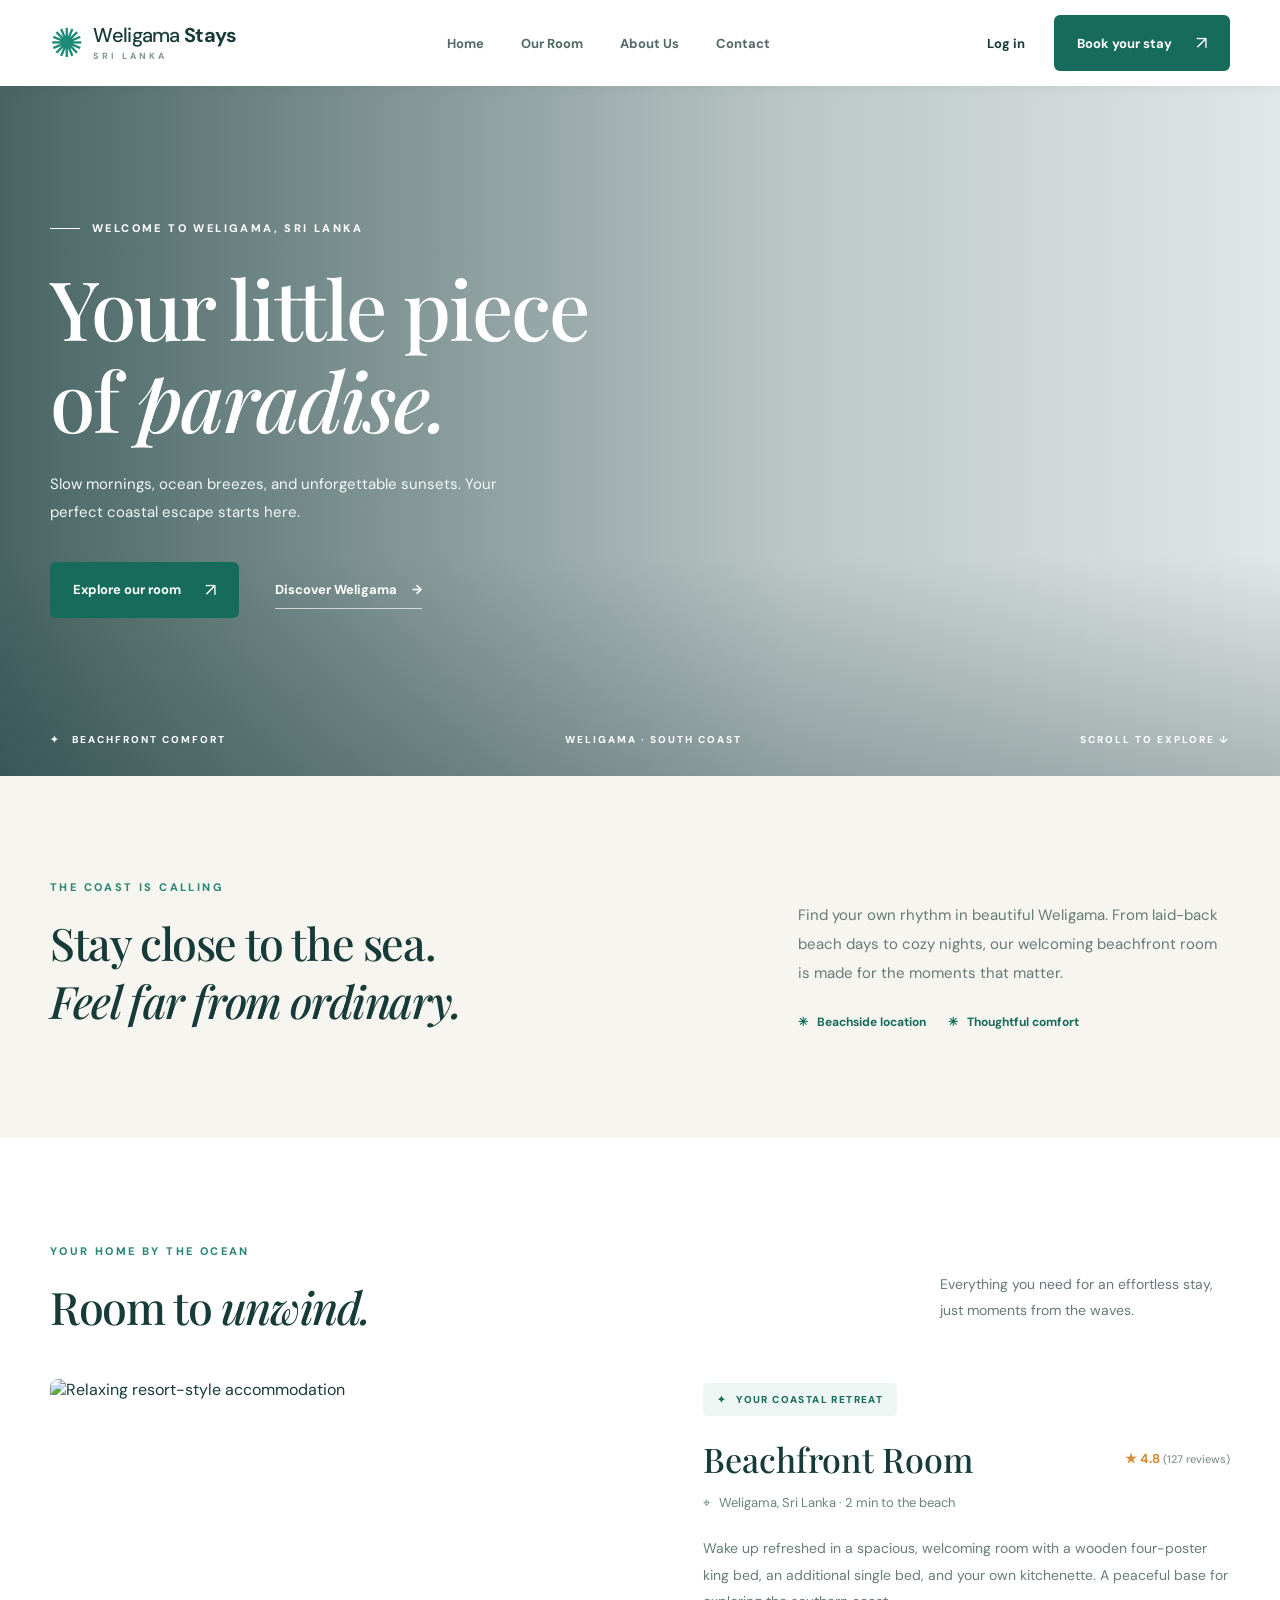
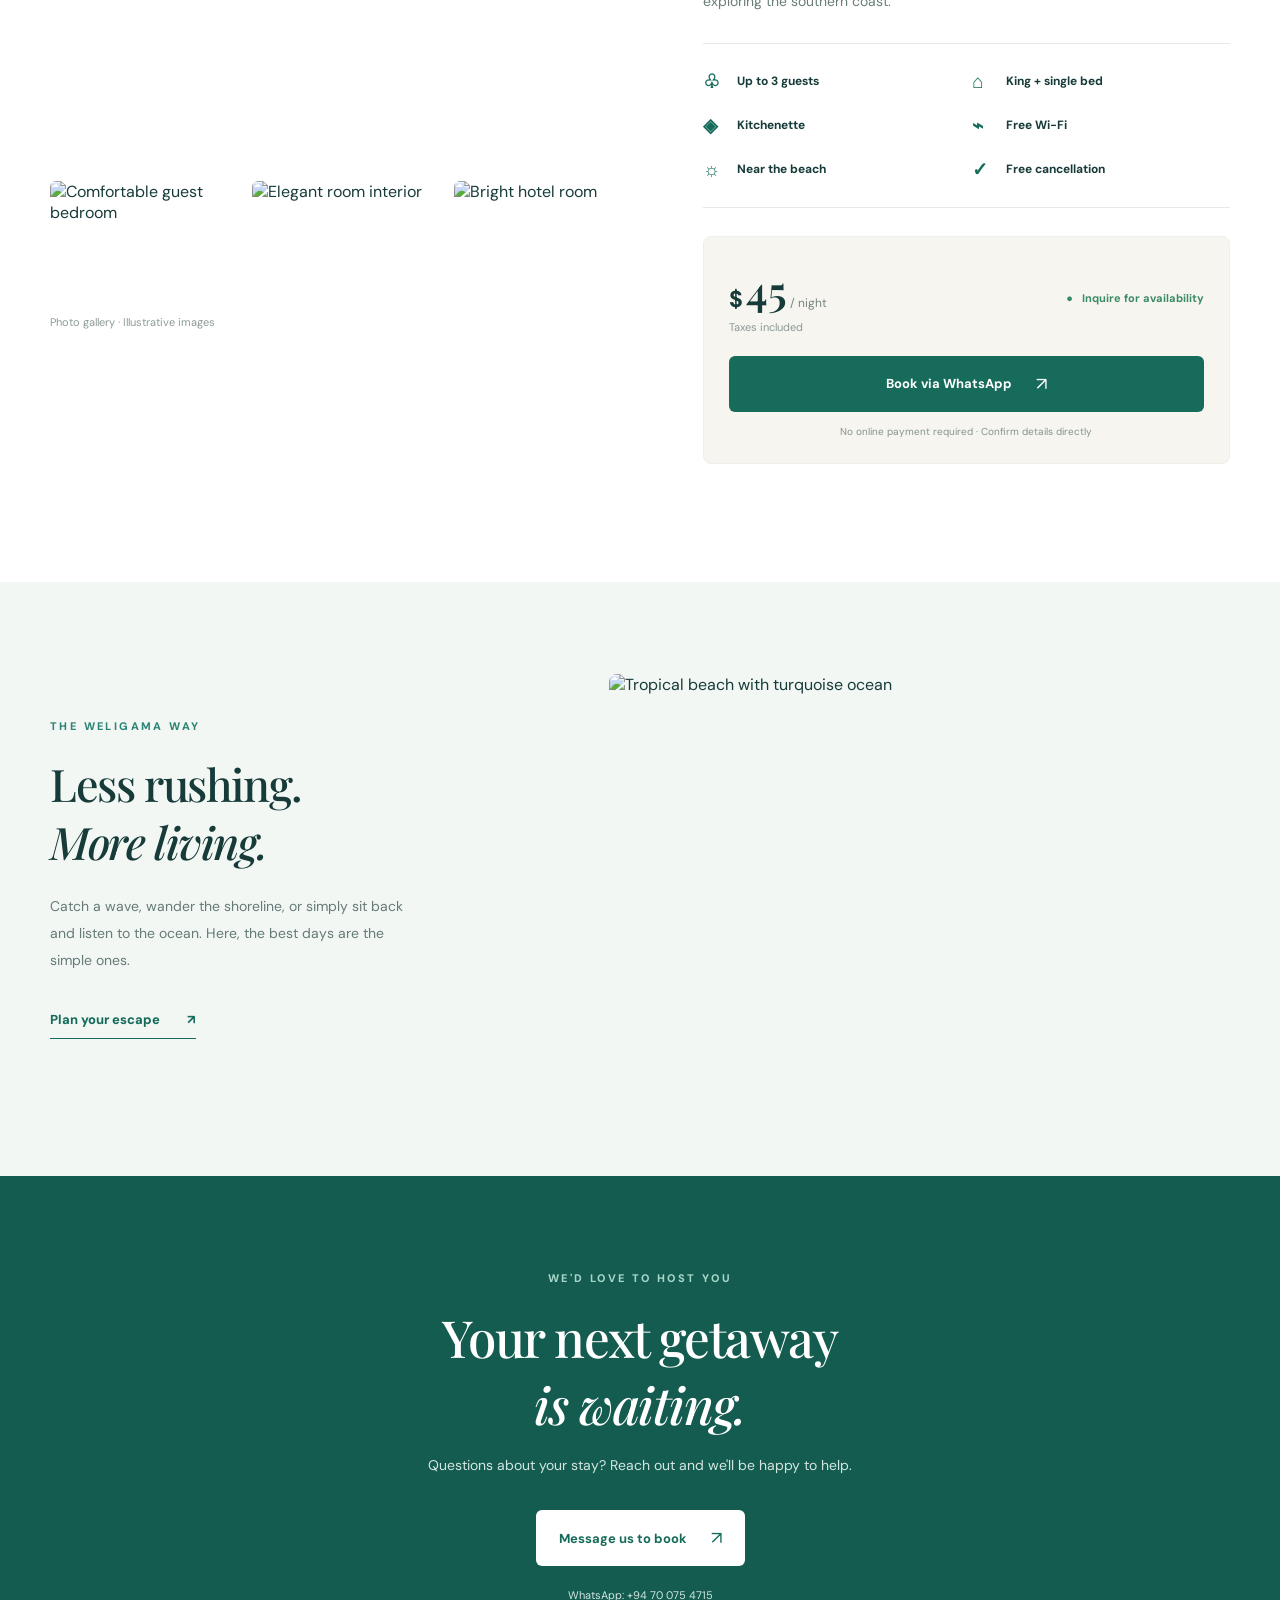
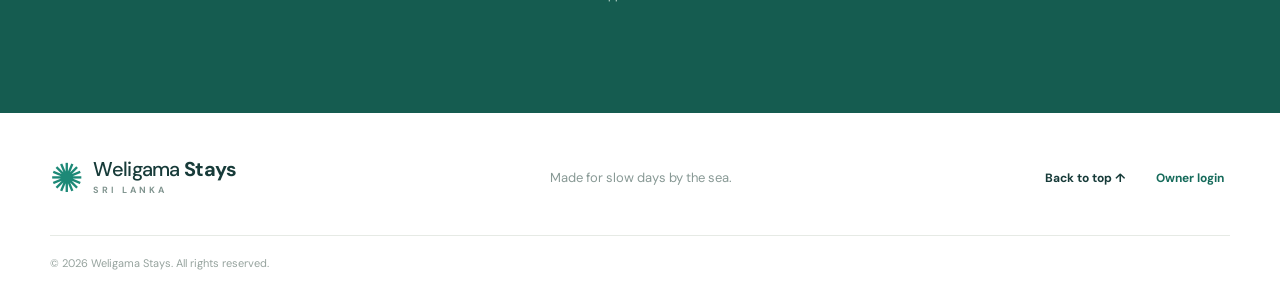
==== index.html @ 59cdd895 "Full screen change" ====
<!DOCTYPE html>
<html lang="en">
<head>
  <meta charset="UTF-8" />
  <meta name="viewport" content="width=device-width, initial-scale=1.0" />
  <meta name="description" content="Discover a relaxing beachfront stay in Weligama, Sri Lanka." />
  <title>Weligama Stays | Your Coastal Escape</title>
  <link rel="preconnect" href="https://fonts.googleapis.com" />
  <link rel="preconnect" href="https://fonts.gstatic.com" crossorigin />
  <link href="https://fonts.googleapis.com/css2?family=DM+Sans:wght@400;500;600;700&family=Playfair+Display:wght@500;600;700&display=swap" rel="stylesheet" />
  <link rel="stylesheet" href="style.css" />
  <script src="script.js" defer></script>
</head>
<body>
  <header class="site-header">
    <div class="container nav-wrap">
      <a class="brand" href="#home"><span class="brand-icon">✺</span><span>Weligama <strong>Stays</strong><small>SRI LANKA</small></span></a>
      <nav class="desktop-nav" aria-label="Main navigation"><a href="#home">Home</a><a href="#rooms">Our Room</a><a href="#about">About Us</a><a href="#contact">Contact</a></nav>
      <div class="nav-actions"><button class="text-button" type="button" data-open="customerModal">Log in</button><a class="button button-primary nav-book" href="#rooms">Book your stay <span>↗</span></a><button class="menu-toggle" id="menuToggle" aria-label="Toggle navigation" aria-expanded="false">☰</button></div>
    </div>
    <nav class="mobile-nav" id="mobileNav" aria-label="Mobile navigation"><a href="#home">Home</a><a href="#rooms">Our Room</a><a href="#about">About Us</a><a href="#contact">Contact</a></nav>
  </header>

  <main>
    <section class="hero" id="home">
      <div class="hero-overlay"></div>
      <div class="container hero-content"><div class="eyebrow hero-eyebrow"><span class="eyebrow-line"></span> WELCOME TO WELIGAMA, SRI LANKA</div><h1>Your little piece<br />of <em>paradise.</em></h1><p>Slow mornings, ocean breezes, and unforgettable sunsets. Your perfect coastal escape starts here.</p><div class="hero-actions"><a class="button button-primary" href="#rooms">Explore our room <span>↗</span></a><a class="hero-secondary" href="#about">Discover Weligama <span>→</span></a></div></div>
      <div class="hero-bottom container"><span>✦ &nbsp; BEACHFRONT COMFORT</span><span>WELIGAMA · SOUTH COAST</span><span>SCROLL TO EXPLORE ↓</span></div>
    </section>

    <section class="intro-section" id="about"><div class="container intro-grid"><div><div class="eyebrow">THE COAST IS CALLING</div><h2>Stay close to the sea.<br /><em>Feel far from ordinary.</em></h2></div><div class="intro-copy"><p>Find your own rhythm in beautiful Weligama. From laid-back beach days to cozy nights, our welcoming beachfront room is made for the moments that matter.</p><div class="intro-features"><span>✳ &nbsp; Beachside location</span><span>✳ &nbsp; Thoughtful comfort</span></div></div></div></section>

    <section class="room-section" id="rooms"><div class="container"><div class="section-top"><div><div class="eyebrow">YOUR HOME BY THE OCEAN</div><h2>Room to <em>unwind.</em></h2></div><p>Everything you need for an effortless stay, just moments from the waves.</p></div>
      <div class="room-layout"><div class="room-visuals"><img class="room-main-image" src="https://images.unsplash.com/photo-1571896349842-33c89424de2d?w=1400&auto=format&fit=crop&q=85" alt="Relaxing resort-style accommodation" /><div class="room-thumbs"><img src="https://images.unsplash.com/photo-1590490360182-c33d57733427?w=600&auto=format&fit=crop&q=85" alt="Comfortable guest bedroom" /><img src="https://images.unsplash.com/photo-1611892440504-42a792e24d32?w=600&auto=format&fit=crop&q=85" alt="Elegant room interior" /><img src="https://images.unsplash.com/photo-1582719478250-c89cae4dc85b?w=600&auto=format&fit=crop&q=85" alt="Bright hotel room" /></div><div class="image-note">Photo gallery · Illustrative images</div></div>
      <article class="room-info"><div class="room-tag">✦ &nbsp; YOUR COASTAL RETREAT</div><div class="room-heading"><h3>Beachfront Room</h3><span class="rating">★ 4.8 <small>(127 reviews)</small></span></div><p class="room-location">⌖ &nbsp; Weligama, Sri Lanka · 2 min to the beach</p><p class="room-description">Wake up refreshed in a spacious, welcoming room with a wooden four-poster king bed, an additional single bed, and your own kitchenette. A peaceful base for exploring the southern coast.</p><div class="amenities"><div><span>♧</span> Up to 3 guests</div><div><span>⌂</span> King + single bed</div><div><span>◈</span> Kitchenette</div><div><span>⌁</span> Free Wi-Fi</div><div><span>☼</span> Near the beach</div><div><span>✓</span> Free cancellation</div></div><div class="booking-panel"><div class="price-row"><div><div class="price"><span>$</span><strong id="roomPrice">45</strong><small> / night</small></div><p>Taxes included</p></div><div class="availability">● &nbsp; Inquire for availability</div></div><button class="button button-primary book-wide" type="button" data-open="customerModal">Book via WhatsApp <span>↗</span></button><p class="booking-note">No online payment required · Confirm details directly</p></div></article></div>
    </div></section>

    <section class="experience-section"><div class="container experience-grid"><div><div class="eyebrow">THE WELIGAMA WAY</div><h2>Less rushing.<br /><em>More living.</em></h2><p>Catch a wave, wander the shoreline, or simply sit back and listen to the ocean. Here, the best days are the simple ones.</p><a href="#contact" class="underlined-link">Plan your escape <span>↗</span></a></div><img src="https://images.unsplash.com/photo-1507525428034-b723cf961d3e?w=1100&auto=format&fit=crop&q=85" alt="Tropical beach with turquoise ocean" /></div></section>

    <section class="contact-section" id="contact"><div class="container contact-inner"><div class="eyebrow">WE'D LOVE TO HOST YOU</div><h2>Your next getaway<br /><em>is waiting.</em></h2><p>Questions about your stay? Reach out and we'll be happy to help.</p><button class="button button-light" type="button" data-open="customerModal">Message us to book <span>↗</span></button><p class="contact-small">WhatsApp: +94 70 075 4715</p></div></section>
  </main>

  <footer class="footer"><div class="container footer-inner"><a class="brand footer-brand" href="#home"><span class="brand-icon">✺</span><span>Weligama <strong>Stays</strong><small>SRI LANKA</small></span></a><p>Made for slow days by the sea.</p><div><a href="#home">Back to top ↑</a><button type="button" class="footer-admin" data-open="adminModal">Owner login</button></div></div><div class="container copyright">© 2026 Weligama Stays. All rights reserved.</div></footer>

  <div class="modal" id="customerModal" role="dialog" aria-modal="true" aria-labelledby="customerTitle" aria-hidden="true"><div class="modal-box"><button class="modal-close" type="button" data-close="customerModal" aria-label="Close dialog">×</button><div class="modal-icon">✺</div><h3 id="customerTitle">Let's plan your stay.</h3><p>Enter your WhatsApp number to continue to our booking chat.</p><form id="customerForm"><label for="custPhone">WhatsApp number</label><input id="custPhone" type="tel" inputmode="tel" autocomplete="tel" placeholder="e.g. 0771234567" required /><p class="form-error" id="phoneError" role="alert"></p><button class="button button-primary book-wide" type="submit">Continue to WhatsApp ↗</button></form><p class="modal-footnote">We'll open WhatsApp so you can confirm your dates directly.</p></div></div>
  <div class="modal" id="adminModal" role="dialog" aria-modal="true" aria-labelledby="adminTitle" aria-hidden="true"><div class="modal-box"><button class="modal-close" type="button" data-close="adminModal" aria-label="Close dialog">×</button><div class="modal-icon">⌘</div><h3 id="adminTitle">Owner sign in</h3><p>Access the demo dashboard for your property.</p><form id="adminForm"><label for="adminEmail">Email address</label><input id="adminEmail" type="email" placeholder="admin@weligama.lk" required /><label for="adminPass">Password</label><input id="adminPass" type="password" placeholder="Enter password" required /><p class="form-error" id="adminError" role="alert"></p><button class="button button-primary book-wide" type="submit">Sign in →</button></form><p class="modal-footnote">Demo only: admin@weligama.lk / 12345</p></div></div>

  <section class="dashboard hidden" id="adminDash" aria-label="Demo owner dashboard"><div class="container"><div class="dashboard-heading"><div><div class="eyebrow">PROPERTY OVERVIEW</div><h2>Welcome back, Owner 👋</h2><p>Demo dashboard · Sample booking figures</p></div><button class="button button-outline" type="button" id="logoutBtn">Log out</button></div><div class="stats"><div class="stat"><span>Today's bookings</span><strong>2</strong><small>Sample data</small></div><div class="stat"><span>Today's income</span><strong>$90</strong><small>Sample data</small></div><div class="stat"><span>Room status</span><strong>Available</strong><small>Beachfront Room</small></div></div><div class="price-editor"><div><h3>Room pricing</h3><p>Change the displayed nightly rate in this browser session.</p></div><form id="priceForm"><label for="newPrice">Price per night (USD)</label><div class="price-controls"><input id="newPrice" type="number" min="1" step="0.01" value="45" required /><button class="button button-primary" type="submit">Update price</button></div><p id="priceMessage" class="success-message" role="status"></p></form></div></div></section>
</body>
</html>
---- style.css ----
:root{--ink:#173b39;--muted:#667a77;--green:#166b5b;--green-dark:#104e43;--sand:#f7f5ef;--line:#e6eae5;--white:#fff;--serif:'Playfair Display',Georgia,serif;--sans:'DM Sans',Arial,sans-serif}*{box-sizing:border-box}html{scroll-behavior:smooth}body{margin:0;font-family:var(--sans);color:var(--ink);background:#fff}button,input{font:inherit}button{cursor:pointer}a{text-decoration:none;color:inherit}img{display:block;width:100%;object-fit:cover}.container{width:min(1180px,calc(100% - 72px));margin:auto}.site-header{background:#fff;position:sticky;top:0;z-index:30;box-shadow:0 1px 12px #163e3510}.nav-wrap{height:86px;display:flex;align-items:center;justify-content:space-between;gap:24px}.brand{display:flex;align-items:center;gap:10px;font-size:20px;font-weight:500;letter-spacing:-.7px;line-height:1.05;white-space:nowrap}.brand strong{font-weight:700}.brand small{display:block;font-size:9px;letter-spacing:3px;margin-top:6px;font-weight:700;color:#80948f}.brand-icon{color:#1d8977;font-size:40px;line-height:1}.desktop-nav{display:flex;gap:37px;font-size:13px;font-weight:700;color:#536964}.desktop-nav a:hover,.text-button:hover{color:#13947b}.nav-actions{display:flex;align-items:center;gap:23px}.text-button{border:0;background:none;color:var(--ink);font-weight:700;font-size:13px}.button{display:inline-flex;align-items:center;justify-content:center;gap:24px;border:0;border-radius:6px;padding:16px 23px;font-weight:700;font-size:13px;transition:transform .2s,background .2s}.button:hover{transform:translateY(-2px)}.button-primary{background:var(--green);color:#fff}.button-primary:hover{background:var(--green-dark)}.button span{font-size:18px;font-weight:400}.menu-toggle,.mobile-nav{display:none}.hero{height:min(690px,72vw);min-height:570px;position:relative;background:url('https://images.unsplash.com/photo-1507525428034-b723cf961d3e?w=2000&auto=format&fit=crop&q=90') center 51%/cover}.hero-overlay{position:absolute;inset:0;background:linear-gradient(90deg,rgba(10,49,48,.75),rgba(13,53,53,.28) 62%,rgba(13,53,53,.12)),linear-gradient(0deg,rgba(6,35,36,.25),transparent 32%)}.hero-content{position:relative;z-index:1;color:#fff;padding-top:135px}.eyebrow{font-size:11px;letter-spacing:2.4px;font-weight:800;color:#2c8576}.hero-eyebrow{color:#fff;display:flex;align-items:center;gap:12px}.eyebrow-line{width:30px;height:1px;background:#fff}.hero h1{font-family:var(--serif);font-weight:500;font-size:clamp(64px,6.4vw,96px);line-height:1.12;letter-spacing:-2px;margin:27px 0 24px}.hero h1 em,h2 em{font-weight:500}.hero-content>p{max-width:465px;line-height:1.9;font-size:15px;color:#f2f8f6}.hero-actions{display:flex;align-items:center;gap:36px;margin-top:35px}.hero-secondary{font-size:13px;font-weight:700;border-bottom:1px solid #ffffffa8;padding:10px 0}.hero-secondary span{margin-left:12px}.hero-bottom{position:absolute;bottom:30px;left:50%;transform:translateX(-50%);display:flex;justify-content:space-between;color:#fff;font-size:10px;font-weight:800;letter-spacing:2px}.intro-section{padding:104px 0 108px;background:var(--sand)}.intro-grid{display:grid;grid-template-columns:1.2fr .8fr;gap:100px;align-items:end}h2{font:500 clamp(37px,3.5vw,54px)/1.3 var(--serif);letter-spacing:-1.4px;margin:20px 0 0}.intro-copy p{font-size:15px;line-height:1.95;color:var(--muted);margin:0 0 26px}.intro-features{display:flex;gap:22px;font-size:12px;font-weight:700;color:var(--green)}.room-section{padding:106px 0 118px}.section-top{display:flex;justify-content:space-between;align-items:end;margin-bottom:42px}.section-top p{max-width:290px;color:var(--muted);font-size:14px;line-height:1.8}.room-layout{display:grid;grid-template-columns:1.06fr .94fr;gap:58px}.room-main-image{height:390px;border-radius:8px}.room-thumbs{display:grid;grid-template-columns:repeat(3,1fr);gap:12px;margin-top:12px}.room-thumbs img{height:122px;border-radius:6px}.image-note{font-size:11px;color:#8c9b98;margin-top:12px}.room-info{padding-top:4px}.room-tag{display:inline-block;color:var(--green);background:#edf6f2;padding:10px 14px;font-size:10px;letter-spacing:1.4px;font-weight:800;border-radius:4px}.room-heading{display:flex;align-items:center;justify-content:space-between;gap:10px;margin-top:22px}.room-heading h3{font:500 34px/1.25 var(--serif);margin:0}.rating{font-size:13px;color:#d38e37;white-space:nowrap;font-weight:800}.rating small{font-size:11px;font-weight:500;color:#87958e}.room-location{font-size:13px;color:#69847d;margin:14px 0 24px}.room-description{color:#687d78;font-size:14px;line-height:1.9;margin-bottom:28px}.amenities{display:grid;grid-template-columns:1fr 1fr;gap:19px 12px;border-top:1px solid var(--line);border-bottom:1px solid var(--line);padding:25px 0;font-size:12px;font-weight:700}.amenities span{font-size:19px;color:var(--green);display:inline-block;width:31px;vertical-align:middle}.booking-panel{background:var(--sand);border:1px solid #eeefe9;padding:25px;margin-top:28px;border-radius:8px}.price-row{display:flex;align-items:center;justify-content:space-between;gap:10px}.price{display:flex;align-items:baseline;gap:3px}.price span{font-size:23px;font-weight:700}.price strong{font:600 42px var(--serif)}.price small{font-size:12px;color:#76847f}.price-row p{font-size:11px;color:#899a95;margin:2px 0 0}.availability{font-size:11px;color:#398b64;font-weight:700}.book-wide{width:100%;margin-top:22px}.booking-note{text-align:center;color:#83938e;font-size:10px;margin:13px 0 0}.experience-section{background:#f2f7f4;padding:92px 0}.experience-grid{display:grid;grid-template-columns:.85fr 1.15fr;gap:100px;align-items:center}.experience-grid h2{margin:22px 0}.experience-grid p{color:var(--muted);line-height:1.9;font-size:14px;max-width:360px}.experience-grid img{height:410px;border-radius:8px}.underlined-link{display:inline-block;margin-top:24px;border-bottom:1px solid var(--green);padding-bottom:10px;color:var(--green);font-size:13px;font-weight:800}.underlined-link span{margin-left:24px}.contact-section{background:#155c50;color:#fff;text-align:center;padding:95px 0 100px}.contact-section .eyebrow{color:#a6d7c9}.contact-section h2{font-size:clamp(42px,4vw,62px);margin:19px 0}.contact-section p{color:#d2e7e0;font-size:14px}.button-light{background:#fff;color:var(--green);margin-top:22px}.contact-small{font-size:11px!important;margin-top:22px}.footer{background:#fff;padding:43px 0 20px}.footer-inner{display:flex;justify-content:space-between;align-items:center;gap:20px}.footer-inner>p{color:#889995;font-size:13px}.footer-inner>div{display:flex;gap:24px;align-items:center;font-size:12px;font-weight:700}.footer-admin{border:0;background:none;color:var(--green);font-weight:700}.copyright{border-top:1px solid var(--line);margin-top:36px;padding-top:20px;font-size:11px;color:#96a39e}.modal{display:none;position:fixed;inset:0;background:#0d2528b8;z-index:100;align-items:center;justify-content:center;padding:20px}.modal.is-open{display:flex}.modal-box{width:min(100%,430px);position:relative;background:#fff;border-radius:14px;padding:38px;box-shadow:0 25px 90px #0b242c40}.modal-close{position:absolute;top:14px;right:18px;border:0;background:none;font-size:30px;color:#758681}.modal-icon{font-size:34px;color:var(--green)}.modal-box h3{font:500 30px var(--serif);margin:15px 0 10px}.modal-box>p{font-size:13px;color:var(--muted);line-height:1.7}.modal-box label,.price-editor label{display:block;font-size:12px;font-weight:700;margin:18px 0 8px}.modal-box input,.price-editor input{width:100%;border:1px solid #d9e3df;border-radius:6px;padding:13px 14px;outline:none}.modal-box input:focus,.price-editor input:focus{border-color:var(--green);box-shadow:0 0 0 3px #166b5b1c}.modal-footnote{font-size:11px!important;text-align:center;margin-top:18px}.form-error{color:#bd3030;font-size:12px;min-height:14px}.dashboard{background:#f4f8f5;padding:65px 0}.hidden{display:none!important}.dashboard-heading{display:flex;justify-content:space-between;align-items:center}.dashboard-heading h2{font-size:36px}.dashboard-heading p,.price-editor p{font-size:13px;color:var(--muted)}.button-outline{background:#fff;color:var(--green);border:1px solid var(--green)}.stats{display:grid;grid-template-columns:repeat(3,1fr);gap:18px;margin:30px 0}.stat,.price-editor{background:#fff;border:1px solid var(--line);padding:27px;border-radius:10px}.stat span,.stat small{display:block;color:var(--muted);font-size:12px}.stat strong{display:block;font-size:30px;margin:12px 0}.price-editor{display:flex;justify-content:space-between;align-items:center;gap:35px}.price-editor h3{margin:0;font:500 27px var(--serif)}.price-editor form{width:min(100%,400px)}.price-controls{display:flex;gap:10px}.price-controls input{min-width:0}.price-controls button{white-space:nowrap}.success-message{color:#15815e!important;min-height:14px}@media(max-width:1050px){.desktop-nav{gap:20px}.room-layout{gap:30px}.intro-grid,.experience-grid{gap:45px}.room-heading{display:block}.rating{display:block;margin-top:12px}}@media(max-width:760px){.container{width:min(100% - 36px,580px)}.nav-wrap{height:72px}.brand{font-size:17px}.brand-icon{font-size:32px}.desktop-nav,.nav-book{display:none}.menu-toggle{display:block;border:0;background:none;font-size:25px;color:var(--ink)}.mobile-nav.is-open{display:flex;flex-direction:column;gap:16px;padding:18px 25px 25px;border-top:1px solid var(--line);font-size:14px;font-weight:700}.hero{min-height:610px;height:75vh}.hero-content{padding-top:120px}.hero h1{font-size:clamp(52px,10vw,75px)}.hero-bottom span:nth-child(2){display:none}.hero-bottom{font-size:9px}.intro-section,.room-section{padding:70px 0}.intro-grid,.room-layout,.experience-grid{grid-template-columns:1fr;gap:28px}.section-top{display:block}.section-top p{max-width:100%}.room-main-image{height:320px}.room-thumbs img{height:95px}.room-heading{display:flex}.experience-section{padding:65px 0}.experience-grid img{height:290px}.footer-inner{align-items:flex-start;flex-direction:column}.price-editor{display:block}.stats{grid-template-columns:1fr}.dashboard-heading{align-items:start;gap:15px}.dashboard-heading h2{font-size:28px}}@media(max-width:440px){.nav-actions{gap:12px}.hero-actions{align-items:flex-start;flex-direction:column;gap:14px}.hero-content{padding-top:105px}.room-heading{display:block}.intro-features{flex-direction:column;gap:12px}.price-row{align-items:flex-start;flex-direction:column}.modal-box{padding:28px 22px}.price-controls{flex-direction:column}}
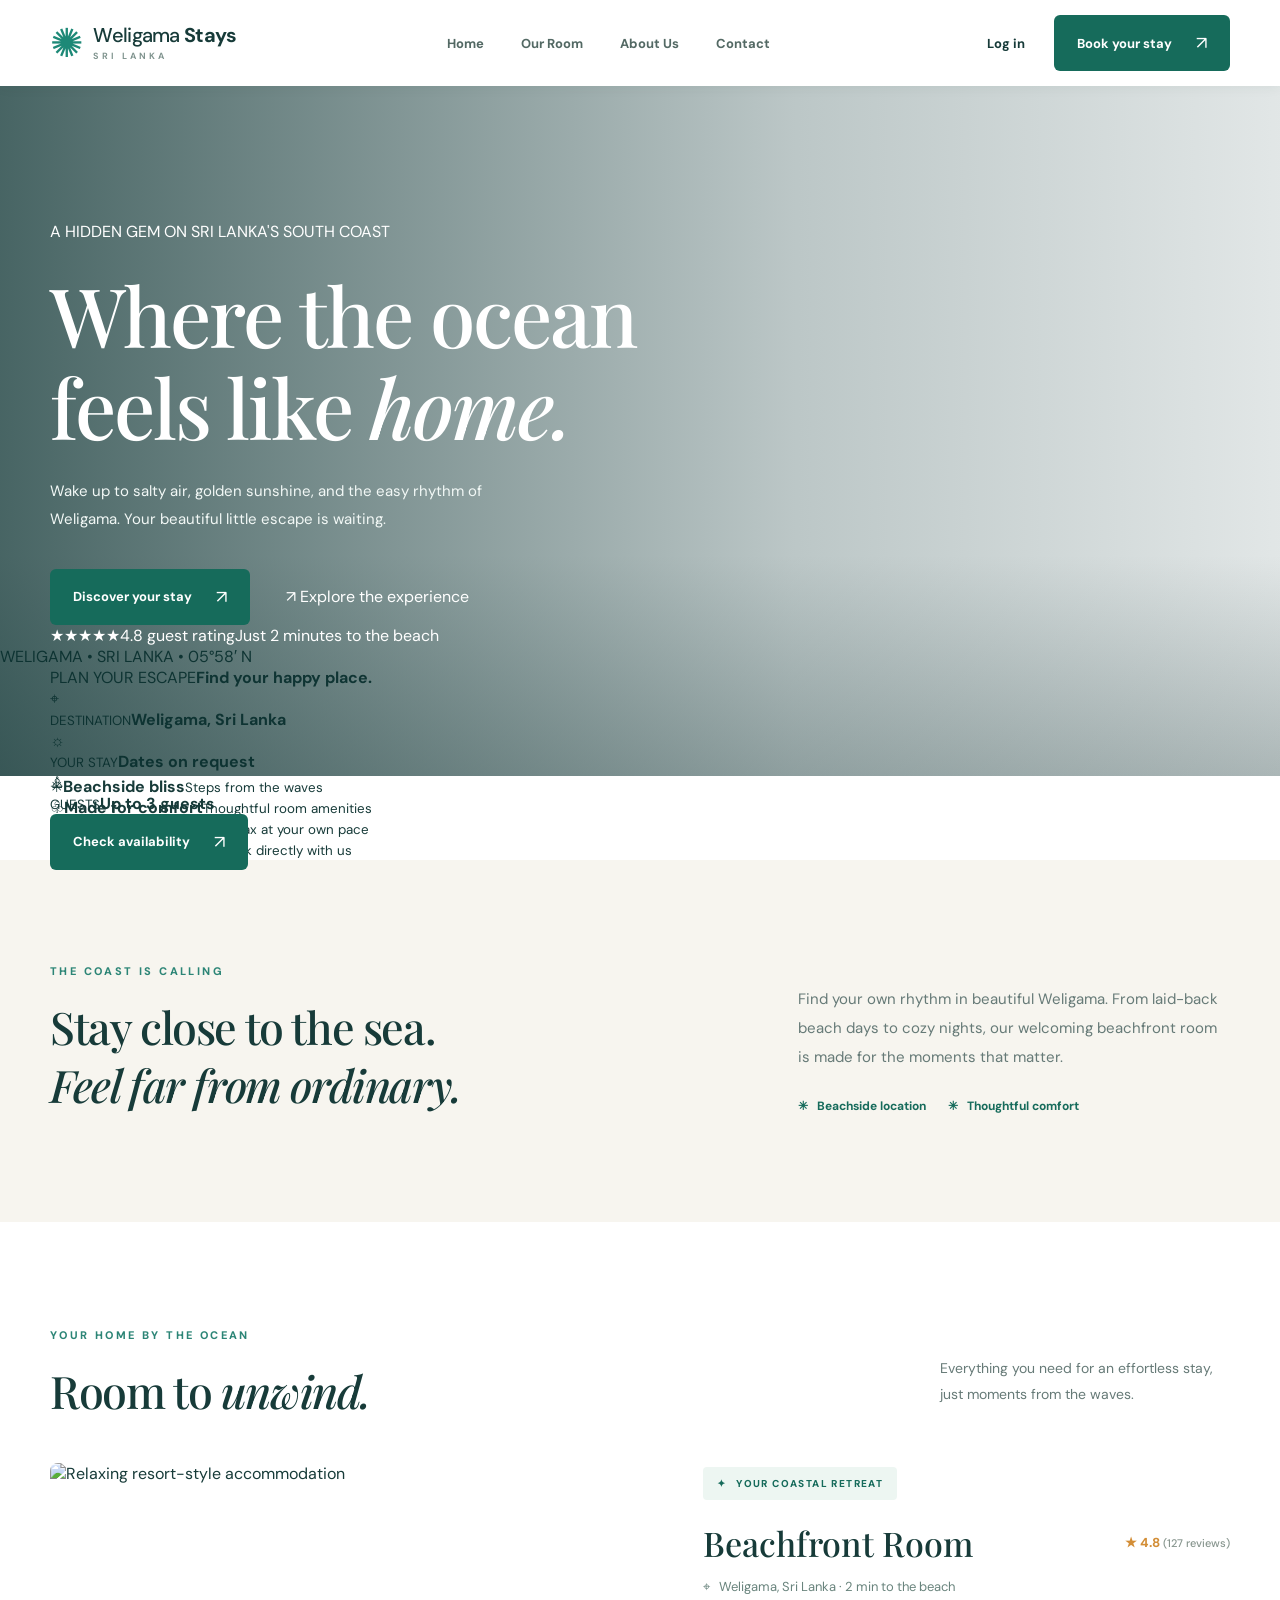
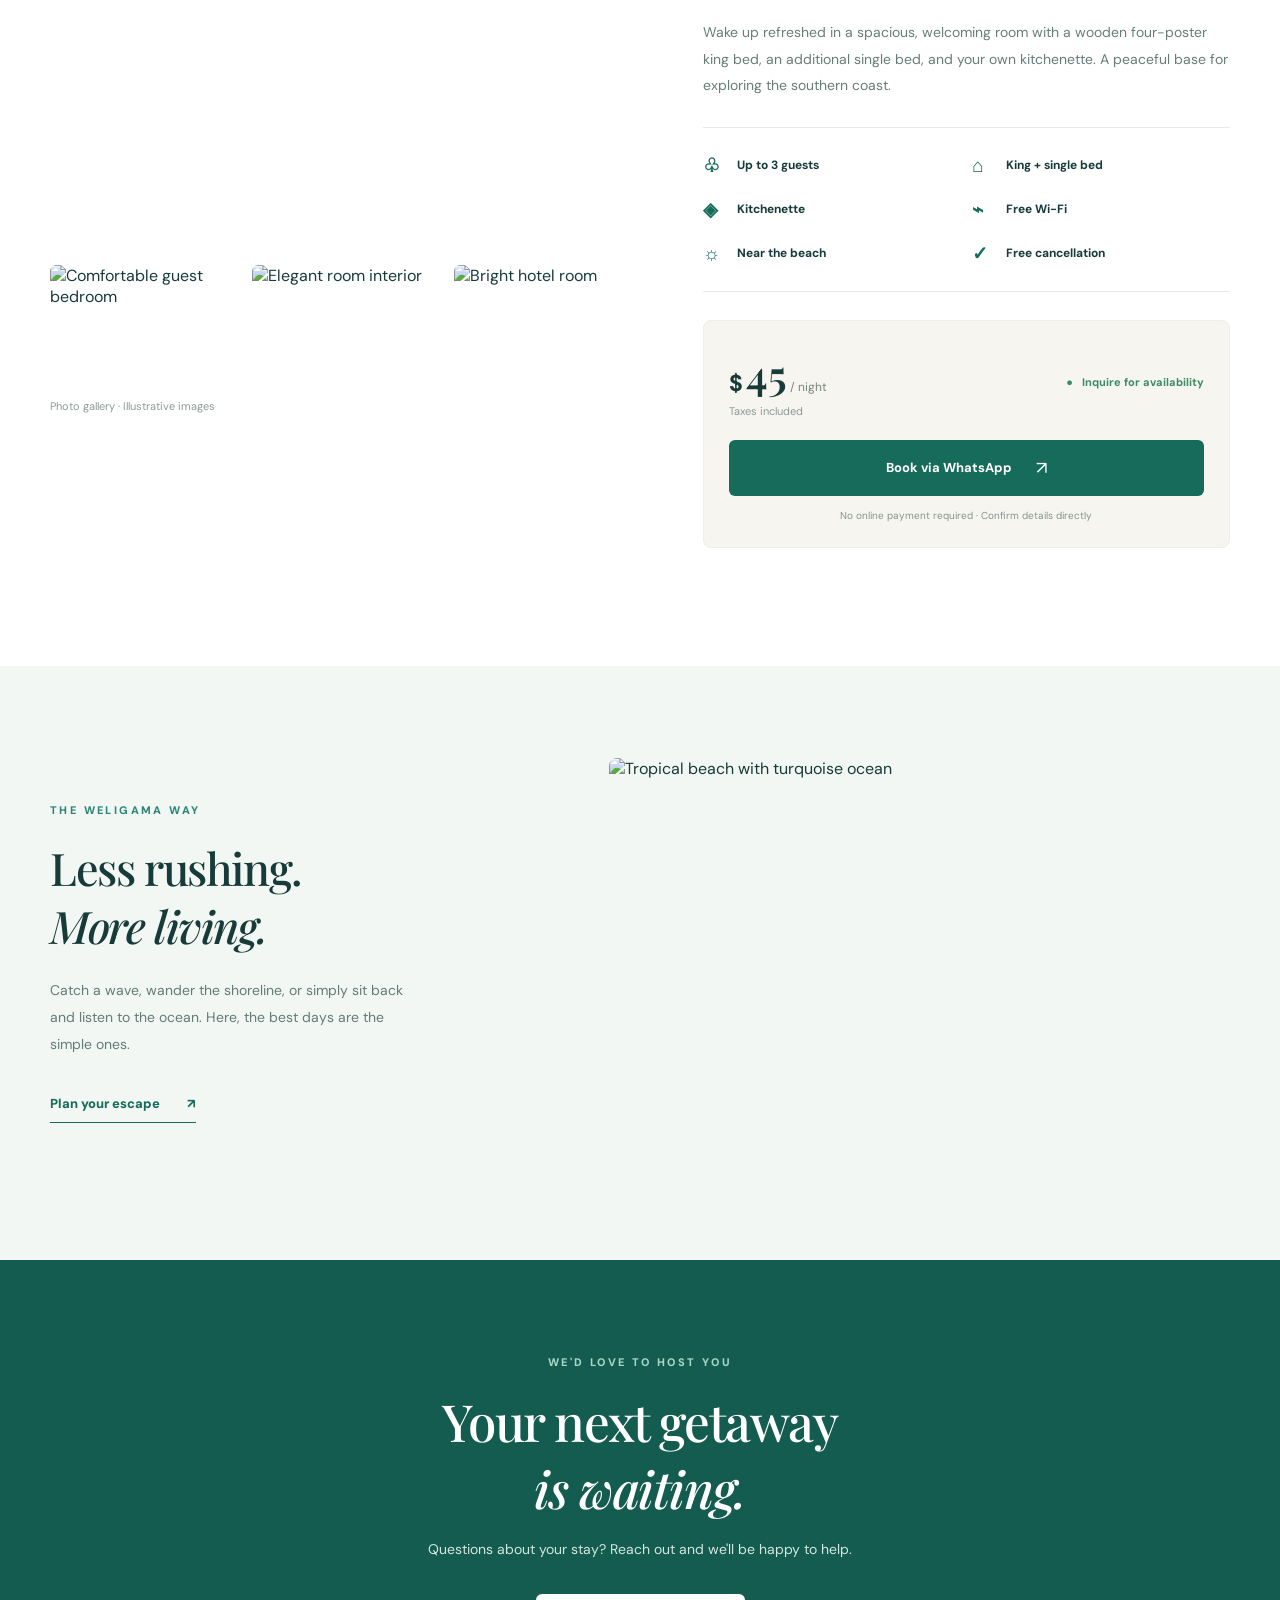
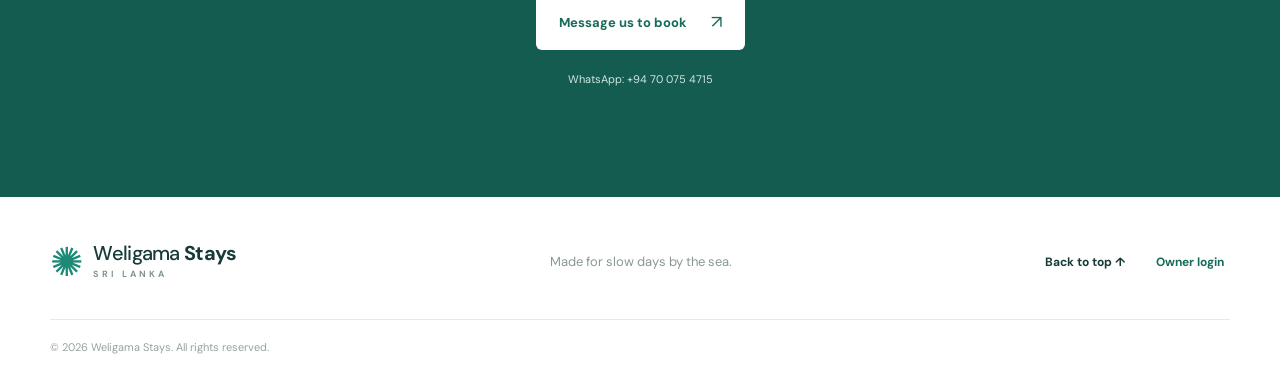
==== commit ee417e37: "Update" ====
--- a/index.html
+++ b/index.html
@@ -22,12 +22,25 @@
   </header>
 
   <main>
-    <section class="hero" id="home">
+    <section class="hero hero-refresh" id="home">
       <div class="hero-overlay"></div>
-      <div class="container hero-content"><div class="eyebrow hero-eyebrow"><span class="eyebrow-line"></span> WELCOME TO WELIGAMA, SRI LANKA</div><h1>Your little piece<br />of <em>paradise.</em></h1><p>Slow mornings, ocean breezes, and unforgettable sunsets. Your perfect coastal escape starts here.</p><div class="hero-actions"><a class="button button-primary" href="#rooms">Explore our room <span>↗</span></a><a class="hero-secondary" href="#about">Discover Weligama <span>→</span></a></div></div>
-      <div class="hero-bottom container"><span>✦ &nbsp; BEACHFRONT COMFORT</span><span>WELIGAMA · SOUTH COAST</span><span>SCROLL TO EXPLORE ↓</span></div>
+      <div class="container hero-content">
+        <div class="hero-kicker"><span class="kicker-dot"></span> A HIDDEN GEM ON SRI LANKA'S SOUTH COAST</div>
+        <h1>Where the ocean<br />feels like <em>home.</em></h1>
+        <p>Wake up to salty air, golden sunshine, and the easy rhythm of Weligama. Your beautiful little escape is waiting.</p>
+        <div class="hero-actions"><a class="button button-primary hero-cta" href="#rooms">Discover your stay <span>↗</span></a><a class="hero-video-link" href="#about"><span class="play-circle">↗</span> Explore the experience</a></div>
+        <div class="hero-proof"><span class="proof-stars">★★★★★</span><span>4.8 guest rating</span><i></i><span>Just 2 minutes to the beach</span></div>
+      </div>
+      <div class="hero-side-label">WELIGAMA • SRI LANKA • 05°58′ N</div>
+      <div class="container hero-booking-wrap"><div class="hero-booking-bar">
+        <div class="booking-bar-intro"><span>PLAN YOUR ESCAPE</span><strong>Find your happy place.</strong></div>
+        <div class="booking-bar-field"><span class="booking-field-icon">⌖</span><div><small>DESTINATION</small><strong>Weligama, Sri Lanka</strong></div></div>
+        <div class="booking-bar-field"><span class="booking-field-icon">☼</span><div><small>YOUR STAY</small><strong>Dates on request</strong></div></div>
+        <div class="booking-bar-field"><span class="booking-field-icon">♙</span><div><small>GUESTS</small><strong>Up to 3 guests</strong></div></div>
+        <button class="button button-primary booking-bar-button" type="button" data-open="customerModal">Check availability <span>↗</span></button>
+      </div></div>
     </section>
-
+    <section class="highlights-strip"><div class="container highlights-inner"><div><span class="highlight-icon">✳</span><span><strong>Beachside bliss</strong><small>Steps from the waves</small></span></div><div><span class="highlight-icon">♧</span><span><strong>Made for comfort</strong><small>Thoughtful room amenities</small></span></div><div><span class="highlight-icon">☼</span><span><strong>Easy, slow mornings</strong><small>Relax at your own pace</small></span></div><div><span class="highlight-icon">♡</span><span><strong>Personal hospitality</strong><small>Book directly with us</small></span></div></div></section>
     <section class="intro-section" id="about"><div class="container intro-grid"><div><div class="eyebrow">THE COAST IS CALLING</div><h2>Stay close to the sea.<br /><em>Feel far from ordinary.</em></h2></div><div class="intro-copy"><p>Find your own rhythm in beautiful Weligama. From laid-back beach days to cozy nights, our welcoming beachfront room is made for the moments that matter.</p><div class="intro-features"><span>✳ &nbsp; Beachside location</span><span>✳ &nbsp; Thoughtful comfort</span></div></div></div></section>
 
     <section class="room-section" id="rooms"><div class="container"><div class="section-top"><div><div class="eyebrow">YOUR HOME BY THE OCEAN</div><h2>Room to <em>unwind.</em></h2></div><p>Everything you need for an effortless stay, just moments from the waves.</p></div>
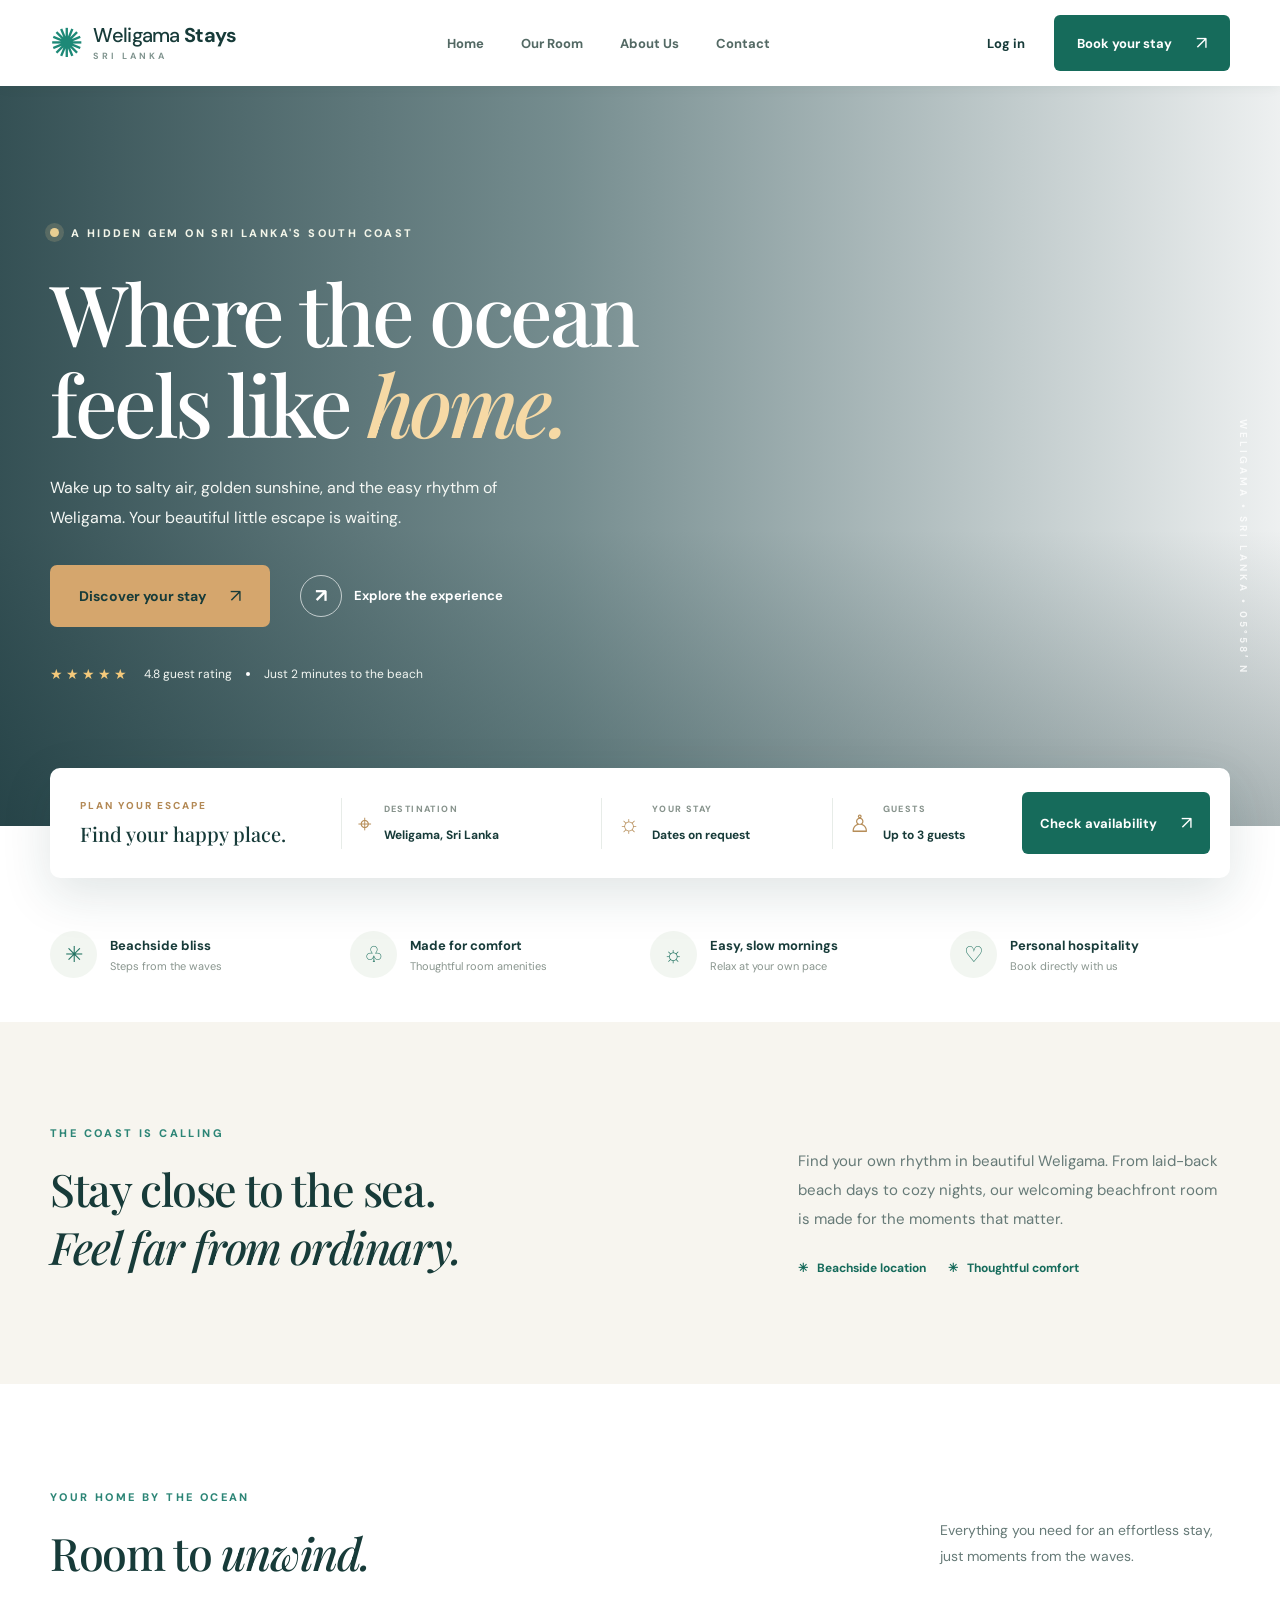
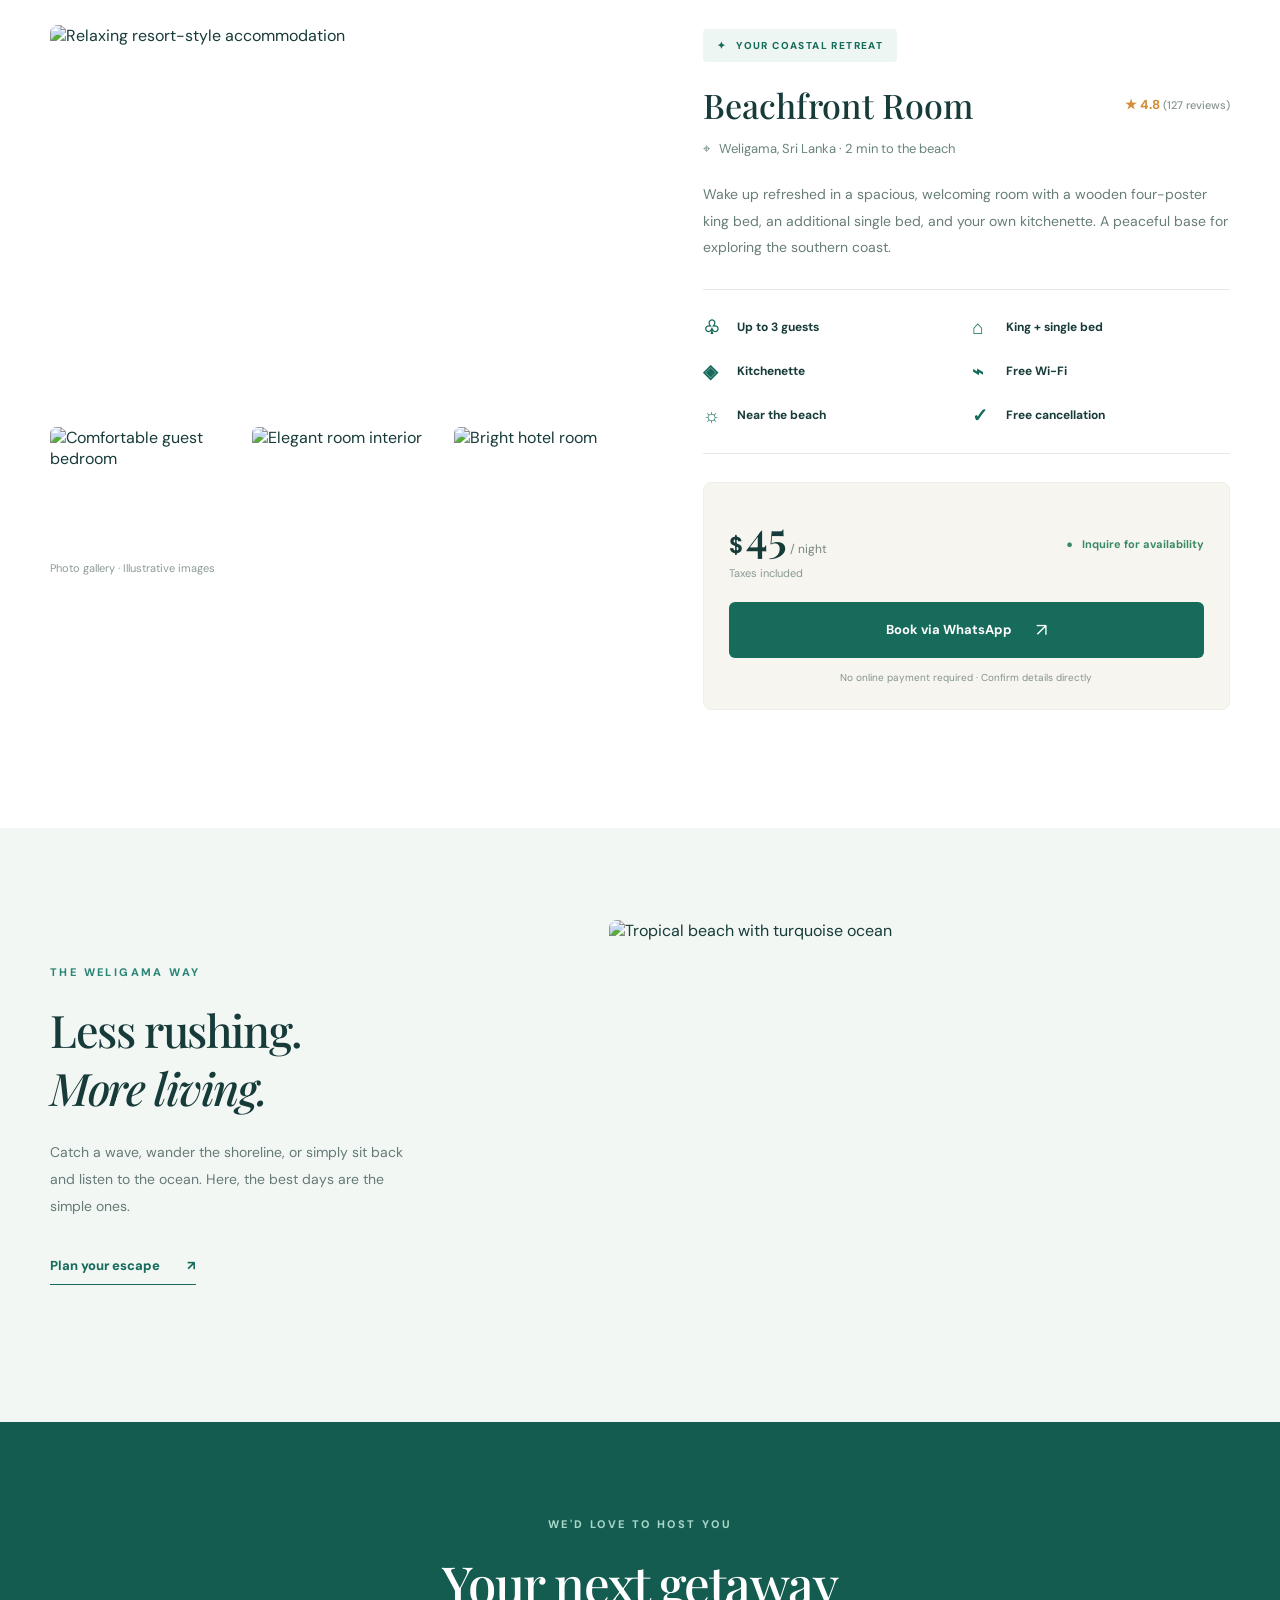
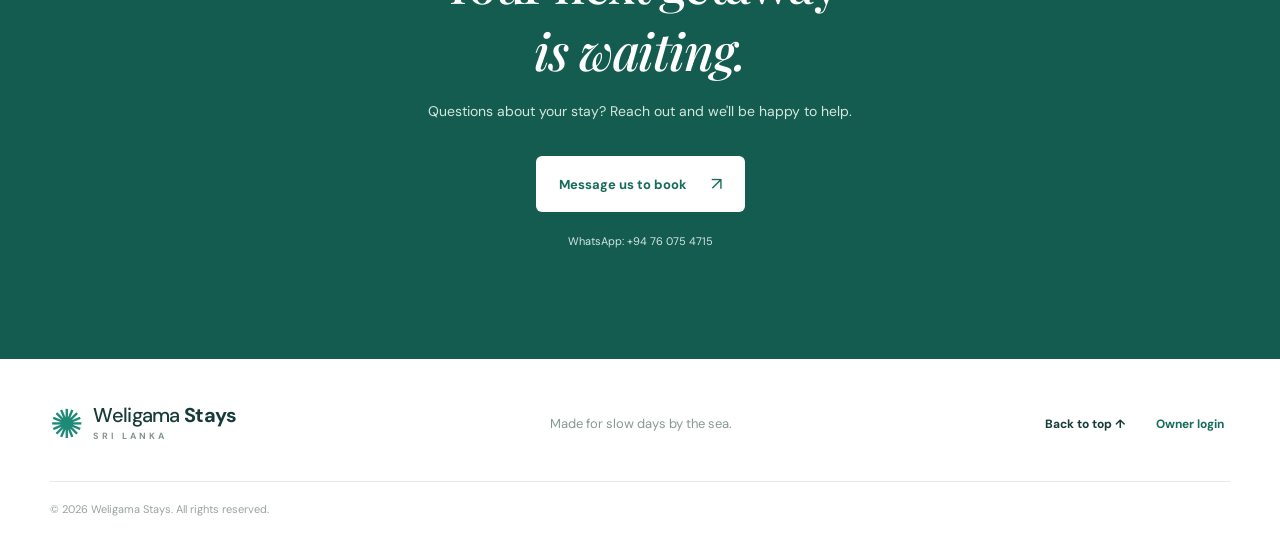
==== commit c2e8d500: "number change" ====
--- a/index.html
+++ b/index.html
@@ -50,7 +50,7 @@
 
     <section class="experience-section"><div class="container experience-grid"><div><div class="eyebrow">THE WELIGAMA WAY</div><h2>Less rushing.<br /><em>More living.</em></h2><p>Catch a wave, wander the shoreline, or simply sit back and listen to the ocean. Here, the best days are the simple ones.</p><a href="#contact" class="underlined-link">Plan your escape <span>↗</span></a></div><img src="https://images.unsplash.com/photo-1507525428034-b723cf961d3e?w=1100&auto=format&fit=crop&q=85" alt="Tropical beach with turquoise ocean" /></div></section>
 
-    <section class="contact-section" id="contact"><div class="container contact-inner"><div class="eyebrow">WE'D LOVE TO HOST YOU</div><h2>Your next getaway<br /><em>is waiting.</em></h2><p>Questions about your stay? Reach out and we'll be happy to help.</p><button class="button button-light" type="button" data-open="customerModal">Message us to book <span>↗</span></button><p class="contact-small">WhatsApp: +94 70 075 4715</p></div></section>
+    <section class="contact-section" id="contact"><div class="container contact-inner"><div class="eyebrow">WE'D LOVE TO HOST YOU</div><h2>Your next getaway<br /><em>is waiting.</em></h2><p>Questions about your stay? Reach out and we'll be happy to help.</p><button class="button button-light" type="button" data-open="customerModal">Message us to book <span>↗</span></button><p class="contact-small">WhatsApp: +94 76 075 4715</p></div></section>
   </main>
 
   <footer class="footer"><div class="container footer-inner"><a class="brand footer-brand" href="#home"><span class="brand-icon">✺</span><span>Weligama <strong>Stays</strong><small>SRI LANKA</small></span></a><p>Made for slow days by the sea.</p><div><a href="#home">Back to top ↑</a><button type="button" class="footer-admin" data-open="adminModal">Owner login</button></div></div><div class="container copyright">© 2026 Weligama Stays. All rights reserved.</div></footer>
--- a/style.css
+++ b/style.css
@@ -1 +1,29 @@
 :root{--ink:#173b39;--muted:#667a77;--green:#166b5b;--green-dark:#104e43;--sand:#f7f5ef;--line:#e6eae5;--white:#fff;--serif:'Playfair Display',Georgia,serif;--sans:'DM Sans',Arial,sans-serif}*{box-sizing:border-box}html{scroll-behavior:smooth}body{margin:0;font-family:var(--sans);color:var(--ink);background:#fff}button,input{font:inherit}button{cursor:pointer}a{text-decoration:none;color:inherit}img{display:block;width:100%;object-fit:cover}.container{width:min(1180px,calc(100% - 72px));margin:auto}.site-header{background:#fff;position:sticky;top:0;z-index:30;box-shadow:0 1px 12px #163e3510}.nav-wrap{height:86px;display:flex;align-items:center;justify-content:space-between;gap:24px}.brand{display:flex;align-items:center;gap:10px;font-size:20px;font-weight:500;letter-spacing:-.7px;line-height:1.05;white-space:nowrap}.brand strong{font-weight:700}.brand small{display:block;font-size:9px;letter-spacing:3px;margin-top:6px;font-weight:700;color:#80948f}.brand-icon{color:#1d8977;font-size:40px;line-height:1}.desktop-nav{display:flex;gap:37px;font-size:13px;font-weight:700;color:#536964}.desktop-nav a:hover,.text-button:hover{color:#13947b}.nav-actions{display:flex;align-items:center;gap:23px}.text-button{border:0;background:none;color:var(--ink);font-weight:700;font-size:13px}.button{display:inline-flex;align-items:center;justify-content:center;gap:24px;border:0;border-radius:6px;padding:16px 23px;font-weight:700;font-size:13px;transition:transform .2s,background .2s}.button:hover{transform:translateY(-2px)}.button-primary{background:var(--green);color:#fff}.button-primary:hover{background:var(--green-dark)}.button span{font-size:18px;font-weight:400}.menu-toggle,.mobile-nav{display:none}.hero{height:min(690px,72vw);min-height:570px;position:relative;background:url('https://images.unsplash.com/photo-1507525428034-b723cf961d3e?w=2000&auto=format&fit=crop&q=90') center 51%/cover}.hero-overlay{position:absolute;inset:0;background:linear-gradient(90deg,rgba(10,49,48,.75),rgba(13,53,53,.28) 62%,rgba(13,53,53,.12)),linear-gradient(0deg,rgba(6,35,36,.25),transparent 32%)}.hero-content{position:relative;z-index:1;color:#fff;padding-top:135px}.eyebrow{font-size:11px;letter-spacing:2.4px;font-weight:800;color:#2c8576}.hero-eyebrow{color:#fff;display:flex;align-items:center;gap:12px}.eyebrow-line{width:30px;height:1px;background:#fff}.hero h1{font-family:var(--serif);font-weight:500;font-size:clamp(64px,6.4vw,96px);line-height:1.12;letter-spacing:-2px;margin:27px 0 24px}.hero h1 em,h2 em{font-weight:500}.hero-content>p{max-width:465px;line-height:1.9;font-size:15px;color:#f2f8f6}.hero-actions{display:flex;align-items:center;gap:36px;margin-top:35px}.hero-secondary{font-size:13px;font-weight:700;border-bottom:1px solid #ffffffa8;padding:10px 0}.hero-secondary span{margin-left:12px}.hero-bottom{position:absolute;bottom:30px;left:50%;transform:translateX(-50%);display:flex;justify-content:space-between;color:#fff;font-size:10px;font-weight:800;letter-spacing:2px}.intro-section{padding:104px 0 108px;background:var(--sand)}.intro-grid{display:grid;grid-template-columns:1.2fr .8fr;gap:100px;align-items:end}h2{font:500 clamp(37px,3.5vw,54px)/1.3 var(--serif);letter-spacing:-1.4px;margin:20px 0 0}.intro-copy p{font-size:15px;line-height:1.95;color:var(--muted);margin:0 0 26px}.intro-features{display:flex;gap:22px;font-size:12px;font-weight:700;color:var(--green)}.room-section{padding:106px 0 118px}.section-top{display:flex;justify-content:space-between;align-items:end;margin-bottom:42px}.section-top p{max-width:290px;color:var(--muted);font-size:14px;line-height:1.8}.room-layout{display:grid;grid-template-columns:1.06fr .94fr;gap:58px}.room-main-image{height:390px;border-radius:8px}.room-thumbs{display:grid;grid-template-columns:repeat(3,1fr);gap:12px;margin-top:12px}.room-thumbs img{height:122px;border-radius:6px}.image-note{font-size:11px;color:#8c9b98;margin-top:12px}.room-info{padding-top:4px}.room-tag{display:inline-block;color:var(--green);background:#edf6f2;padding:10px 14px;font-size:10px;letter-spacing:1.4px;font-weight:800;border-radius:4px}.room-heading{display:flex;align-items:center;justify-content:space-between;gap:10px;margin-top:22px}.room-heading h3{font:500 34px/1.25 var(--serif);margin:0}.rating{font-size:13px;color:#d38e37;white-space:nowrap;font-weight:800}.rating small{font-size:11px;font-weight:500;color:#87958e}.room-location{font-size:13px;color:#69847d;margin:14px 0 24px}.room-description{color:#687d78;font-size:14px;line-height:1.9;margin-bottom:28px}.amenities{display:grid;grid-template-columns:1fr 1fr;gap:19px 12px;border-top:1px solid var(--line);border-bottom:1px solid var(--line);padding:25px 0;font-size:12px;font-weight:700}.amenities span{font-size:19px;color:var(--green);display:inline-block;width:31px;vertical-align:middle}.booking-panel{background:var(--sand);border:1px solid #eeefe9;padding:25px;margin-top:28px;border-radius:8px}.price-row{display:flex;align-items:center;justify-content:space-between;gap:10px}.price{display:flex;align-items:baseline;gap:3px}.price span{font-size:23px;font-weight:700}.price strong{font:600 42px var(--serif)}.price small{font-size:12px;color:#76847f}.price-row p{font-size:11px;color:#899a95;margin:2px 0 0}.availability{font-size:11px;color:#398b64;font-weight:700}.book-wide{width:100%;margin-top:22px}.booking-note{text-align:center;color:#83938e;font-size:10px;margin:13px 0 0}.experience-section{background:#f2f7f4;padding:92px 0}.experience-grid{display:grid;grid-template-columns:.85fr 1.15fr;gap:100px;align-items:center}.experience-grid h2{margin:22px 0}.experience-grid p{color:var(--muted);line-height:1.9;font-size:14px;max-width:360px}.experience-grid img{height:410px;border-radius:8px}.underlined-link{display:inline-block;margin-top:24px;border-bottom:1px solid var(--green);padding-bottom:10px;color:var(--green);font-size:13px;font-weight:800}.underlined-link span{margin-left:24px}.contact-section{background:#155c50;color:#fff;text-align:center;padding:95px 0 100px}.contact-section .eyebrow{color:#a6d7c9}.contact-section h2{font-size:clamp(42px,4vw,62px);margin:19px 0}.contact-section p{color:#d2e7e0;font-size:14px}.button-light{background:#fff;color:var(--green);margin-top:22px}.contact-small{font-size:11px!important;margin-top:22px}.footer{background:#fff;padding:43px 0 20px}.footer-inner{display:flex;justify-content:space-between;align-items:center;gap:20px}.footer-inner>p{color:#889995;font-size:13px}.footer-inner>div{display:flex;gap:24px;align-items:center;font-size:12px;font-weight:700}.footer-admin{border:0;background:none;color:var(--green);font-weight:700}.copyright{border-top:1px solid var(--line);margin-top:36px;padding-top:20px;font-size:11px;color:#96a39e}.modal{display:none;position:fixed;inset:0;background:#0d2528b8;z-index:100;align-items:center;justify-content:center;padding:20px}.modal.is-open{display:flex}.modal-box{width:min(100%,430px);position:relative;background:#fff;border-radius:14px;padding:38px;box-shadow:0 25px 90px #0b242c40}.modal-close{position:absolute;top:14px;right:18px;border:0;background:none;font-size:30px;color:#758681}.modal-icon{font-size:34px;color:var(--green)}.modal-box h3{font:500 30px var(--serif);margin:15px 0 10px}.modal-box>p{font-size:13px;color:var(--muted);line-height:1.7}.modal-box label,.price-editor label{display:block;font-size:12px;font-weight:700;margin:18px 0 8px}.modal-box input,.price-editor input{width:100%;border:1px solid #d9e3df;border-radius:6px;padding:13px 14px;outline:none}.modal-box input:focus,.price-editor input:focus{border-color:var(--green);box-shadow:0 0 0 3px #166b5b1c}.modal-footnote{font-size:11px!important;text-align:center;margin-top:18px}.form-error{color:#bd3030;font-size:12px;min-height:14px}.dashboard{background:#f4f8f5;padding:65px 0}.hidden{display:none!important}.dashboard-heading{display:flex;justify-content:space-between;align-items:center}.dashboard-heading h2{font-size:36px}.dashboard-heading p,.price-editor p{font-size:13px;color:var(--muted)}.button-outline{background:#fff;color:var(--green);border:1px solid var(--green)}.stats{display:grid;grid-template-columns:repeat(3,1fr);gap:18px;margin:30px 0}.stat,.price-editor{background:#fff;border:1px solid var(--line);padding:27px;border-radius:10px}.stat span,.stat small{display:block;color:var(--muted);font-size:12px}.stat strong{display:block;font-size:30px;margin:12px 0}.price-editor{display:flex;justify-content:space-between;align-items:center;gap:35px}.price-editor h3{margin:0;font:500 27px var(--serif)}.price-editor form{width:min(100%,400px)}.price-controls{display:flex;gap:10px}.price-controls input{min-width:0}.price-controls button{white-space:nowrap}.success-message{color:#15815e!important;min-height:14px}@media(max-width:1050px){.desktop-nav{gap:20px}.room-layout{gap:30px}.intro-grid,.experience-grid{gap:45px}.room-heading{display:block}.rating{display:block;margin-top:12px}}@media(max-width:760px){.container{width:min(100% - 36px,580px)}.nav-wrap{height:72px}.brand{font-size:17px}.brand-icon{font-size:32px}.desktop-nav,.nav-book{display:none}.menu-toggle{display:block;border:0;background:none;font-size:25px;color:var(--ink)}.mobile-nav.is-open{display:flex;flex-direction:column;gap:16px;padding:18px 25px 25px;border-top:1px solid var(--line);font-size:14px;font-weight:700}.hero{min-height:610px;height:75vh}.hero-content{padding-top:120px}.hero h1{font-size:clamp(52px,10vw,75px)}.hero-bottom span:nth-child(2){display:none}.hero-bottom{font-size:9px}.intro-section,.room-section{padding:70px 0}.intro-grid,.room-layout,.experience-grid{grid-template-columns:1fr;gap:28px}.section-top{display:block}.section-top p{max-width:100%}.room-main-image{height:320px}.room-thumbs img{height:95px}.room-heading{display:flex}.experience-section{padding:65px 0}.experience-grid img{height:290px}.footer-inner{align-items:flex-start;flex-direction:column}.price-editor{display:block}.stats{grid-template-columns:1fr}.dashboard-heading{align-items:start;gap:15px}.dashboard-heading h2{font-size:28px}}@media(max-width:440px){.nav-actions{gap:12px}.hero-actions{align-items:flex-start;flex-direction:column;gap:14px}.hero-content{padding-top:105px}.room-heading{display:block}.intro-features{flex-direction:column;gap:12px}.price-row{align-items:flex-start;flex-direction:column}.modal-box{padding:28px 22px}.price-controls{flex-direction:column}}
+
+/* Refreshed desktop homepage */
+.hero-refresh{height:740px;min-height:650px;background-image:url('https://images.unsplash.com/photo-1507525428034-b723cf961d3e?w=2200&auto=format&fit=crop&q=90');background-position:center 55%}
+.hero-refresh .hero-overlay{background:linear-gradient(90deg,rgba(8,42,47,.82) 0%,rgba(9,51,55,.56) 44%,rgba(9,45,49,.07) 100%),linear-gradient(0deg,rgba(4,32,36,.30),transparent 40%)}
+.hero-refresh .hero-content{padding-top:135px}
+.hero-kicker{display:inline-flex;align-items:center;gap:12px;font-size:11px;font-weight:800;letter-spacing:2.4px;color:#f2f5e9}
+.kicker-dot{width:9px;height:9px;background:#e9ce92;border-radius:50%;box-shadow:0 0 0 5px #e9ce922b}
+.hero-refresh h1{font-size:clamp(68px,6.6vw,105px);line-height:1.08;max-width:870px;margin:25px 0 24px;letter-spacing:-3.4px}
+.hero-refresh h1 em{color:#f6d9a5}
+.hero-refresh .hero-content>p{font-size:16px;max-width:490px;line-height:1.85;color:#f4f7f4}
+.hero-refresh .hero-actions{margin-top:32px;gap:30px}
+.hero-cta{padding:19px 29px;border-radius:7px;background:#d5a66d;color:#173b39;font-size:14px}
+.hero-cta:hover{background:#eac18d}
+.hero-video-link{display:flex;align-items:center;gap:12px;font-weight:700;font-size:13px}
+.play-circle{width:42px;height:42px;display:grid;place-items:center;border:1px solid #ffffffa6;border-radius:50%;font-size:19px}
+.hero-proof{display:flex;align-items:center;gap:14px;margin-top:38px;font-size:12px;color:#f3f7f3}
+.proof-stars{color:#f4c97b;letter-spacing:3px;font-size:14px}
+.hero-proof i{width:4px;height:4px;background:#fff;border-radius:50%}
+.hero-side-label{position:absolute;right:30px;top:45%;writing-mode:vertical-rl;color:#fff;font-size:10px;letter-spacing:3px;font-weight:700;opacity:.8}
+.hero-booking-wrap{position:absolute;z-index:3;bottom:-52px;left:50%;transform:translateX(-50%)}
+.hero-booking-bar{min-height:110px;display:grid;grid-template-columns:1.3fr 1.3fr 1.15fr .95fr auto;align-items:center;background:#fff;border-radius:10px;padding:17px 20px 17px 30px;box-shadow:0 16px 50px #163c3c22;color:var(--ink);gap:0}
+.booking-bar-intro{padding-right:20px}.booking-bar-intro span{display:block;font-size:10px;font-weight:800;letter-spacing:2px;color:#b38955;margin-bottom:8px}.booking-bar-intro strong{font:500 20px var(--serif)}
+.booking-bar-field{display:flex;align-items:center;gap:12px;border-left:1px solid #e7ece8;padding:5px 16px;min-width:0}.booking-field-icon{font-size:24px;color:#b68d58;flex-shrink:0}.booking-bar-field small{display:block;font-size:9px;letter-spacing:1.4px;font-weight:800;color:#87938c;margin-bottom:8px}.booking-bar-field strong{font-size:12px;white-space:nowrap}
+.booking-bar-button{padding:19px 18px;white-space:nowrap;background:#166b5b}
+.highlights-strip{background:#fff;padding:105px 0 44px}.highlights-inner{display:grid;grid-template-columns:repeat(4,1fr);gap:20px}.highlights-inner>div{display:flex;gap:13px;align-items:center}.highlight-icon{width:47px;height:47px;display:grid;place-items:center;background:#f2f6f1;border-radius:50%;color:#227362;font-size:22px;flex-shrink:0}.highlights-inner strong,.highlights-inner small{display:block}.highlights-inner strong{font-size:13px;margin-bottom:5px}.highlights-inner small{font-size:11px;color:#89958e}
+@media(max-width:1100px){.hero-booking-bar{grid-template-columns:1fr 1fr 1fr;row-gap:14px}.booking-bar-intro{display:none}.booking-bar-button{grid-column:1/-1}.hero-refresh{height:770px}.highlights-strip{padding-top:160px}}
+@media(max-width:760px){.hero-refresh{height:710px;min-height:710px}.hero-refresh .hero-content{padding-top:110px}.hero-refresh h1{font-size:clamp(48px,10vw,72px);letter-spacing:-2px}.hero-refresh .hero-content>p{font-size:14px}.hero-side-label{display:none}.hero-refresh .hero-actions{gap:17px;flex-wrap:wrap}.hero-proof{flex-wrap:wrap;margin-top:25px}.hero-booking-wrap{bottom:-150px}.hero-booking-bar{grid-template-columns:1fr 1fr;padding:20px;gap:14px}.booking-bar-field{padding:7px;border:0}.booking-bar-field:nth-of-type(4){grid-column:1/-1}.booking-bar-button{grid-column:1/-1}.highlights-strip{padding-top:195px}.highlights-inner{grid-template-columns:1fr 1fr;gap:22px}}
+@media(max-width:440px){.hero-refresh{height:760px;min-height:760px}.hero-kicker{font-size:9px;letter-spacing:1.4px}.hero-refresh h1{font-size:50px}.hero-refresh .hero-actions{align-items:flex-start}.hero-video-link{font-size:12px}.hero-proof{font-size:10px}.hero-booking-wrap{bottom:-173px}.booking-bar-field{gap:7px}.booking-bar-field strong{font-size:10px}.booking-field-icon{font-size:18px}.highlights-strip{padding-top:215px}.highlights-inner{grid-template-columns:1fr 1fr;gap:20px 10px}.highlights-inner strong{font-size:11px}.highlights-inner small{font-size:10px}}
